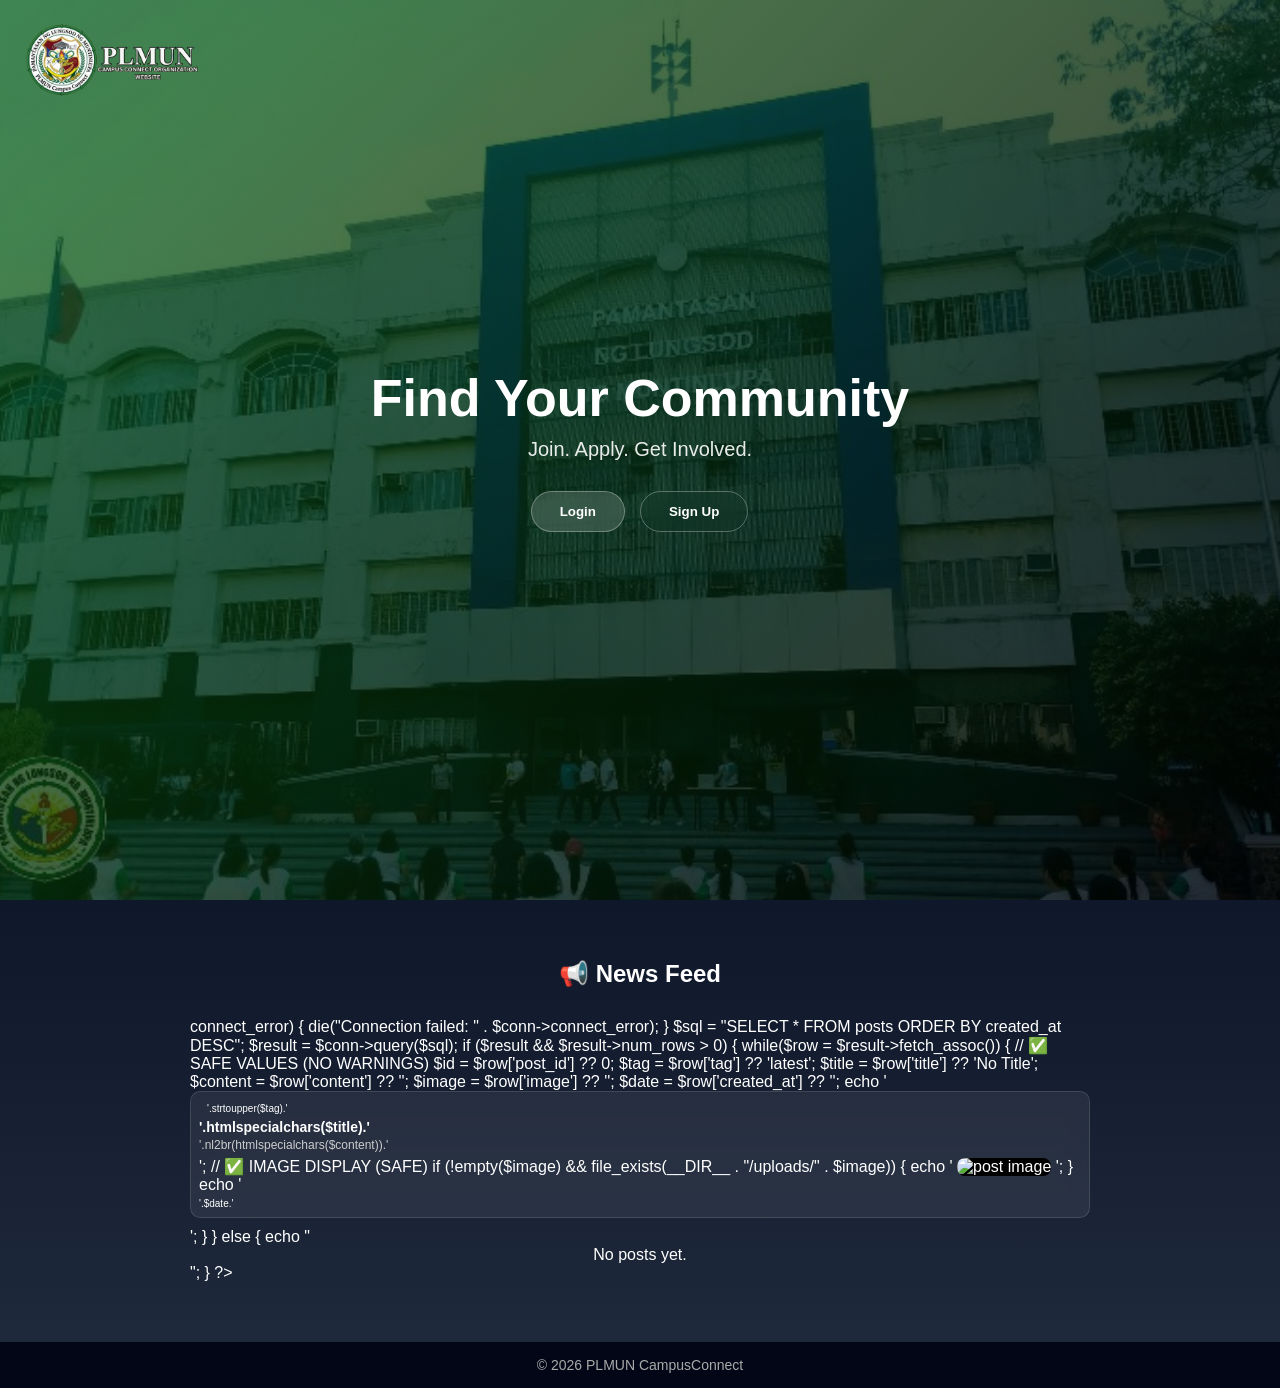
==== index.html @ e04592fe "Initial commit" ====
<!DOCTYPE html>
<html lang="en">
<head>
<meta charset="UTF-8">
<meta name="viewport" content="width=device-width, initial-scale=1.0">
<title>PLMUN Organization Recruitment</title>

<link rel="icon" type="image/png" href="img/favicon.png">

<style>
* {
    box-sizing: border-box;
    margin: 0;
    padding: 0;
}

body {
    font-family: 'Segoe UI', sans-serif;
    color: white;
    background: #0f172a;
}

/* HERO */
.hero {
    height: 100vh;
    background:
        linear-gradient(135deg, rgba(10,92,10,0.7), rgba(0,0,0,0.8)),
        url('img/bg.jpg') no-repeat center/cover;
    display: flex;
    justify-content: center;
    align-items: center;
    text-align: center;
    position: relative;
}

.logo-container {
    position: absolute;
    top: 20px;
    left: 20px;
}
.logo-container img {
    height: 80px;
}

/* TEXT */
.heading-text {
    font-size: 52px;
    font-weight: 700;
    margin-bottom: 10px;
    animation: fadeUp 1s ease;
}

.sub-text {
    font-size: 20px;
    margin-bottom: 30px;
    opacity: 0.9;
    animation: fadeUp 1.3s ease;
}

/* BUTTONS */
.btn-group {
    display: flex;
    gap: 15px;
    justify-content: center;
}

.login-btn {
    padding: 12px 28px;
    border-radius: 30px;
    border: none;
    cursor: pointer;
    font-weight: bold;
    transition: 0.3s;
    backdrop-filter: blur(10px);
    background: rgba(255,255,255,0.15);
    color: white;
    border: 1px solid rgba(255,255,255,0.3);
}

.login-btn:hover {
    transform: translateY(-3px);
    background: rgba(255,255,255,0.25);
}

.login-btn.outline {
    background: transparent;
}

/* NEWS FEED */
.timeline-section {
    padding: 60px 20px;
    background: linear-gradient(to bottom, #0f172a, #1e293b);
}

.timeline-section h2 {
    text-align: center;
    margin-bottom: 30px;
}

.timeline {
    max-width: 900px;
    margin: auto;
}

/* 🔥 ULTRA COMPACT CARD */
.timeline-item {
    background: rgba(255,255,255,0.07);
    backdrop-filter: blur(10px);
    border: 1px solid rgba(255,255,255,0.12);
    color: white;

    padding: 8px;          /* 🔥 smaller */
    border-radius: 10px;
    margin-bottom: 10px;   /* 🔥 tighter spacing */

    transition: 0.2s;
    animation: fadeUp 0.3s ease;
}

.timeline-item:hover {
    transform: translateY(-2px);
}

/* 🔥 SMALLER TEXT */
.timeline-item h4 {
    font-size: 14px;
    margin: 2px 0;
}

.timeline-item p {
    font-size: 12px;
    margin-top: 3px;
    color: #ccc;
}

.post-date {
    font-size: 10px;
    margin-top: 4px;
}

/* 🔥 IMAGE (FULL + CLEAN) */
.timeline-item img {
    width: 100%;
    margin-top: 6px;
    border-radius: 8px;

    height: auto;
    object-fit: contain;

    background: #000;
}

/* 🔥 TAGS SMALLER */
.tag {
    font-size: 10px;
    padding: 3px 8px;
    border-radius: 12px;
}

/* FOOTER */
.footer {
    background: #020617;
    text-align: center;
    padding: 15px;
    font-size: 14px;
    color: #aaa;
}

/* ANIMATION */
@keyframes fadeUp {
    from {
        opacity: 0;
        transform: translateY(20px);
    }
    to {
        opacity: 1;
        transform: translateY(0);
    }
}
</style>
</head>

<body>

<!-- HERO -->
<div class="hero">
    <div class="logo-container">
        <img src="img/cclogo.png" class="logo-img">
    </div>

    <div>
        <div class="heading-text">Find Your Community</div>
        <div class="sub-text">Join. Apply. Get Involved.</div>

        <div class="btn-group">
            <a href="login.php"><button class="login-btn">Login</button></a>
            <a href="signup.php"><button class="login-btn outline">Sign Up</button></a>
        </div>
    </div>
</div>

<!-- NEWS FEED -->
<div class="timeline-section">
    <h2>📢 News Feed</h2>

    <div class="timeline" id="feed">
        <p style="text-align:center; color:#aaa;">Loading posts...</p>
    </div>
</div>

<!-- FOOTER -->
<div class="footer">
© 2026 PLMUN CampusConnect
</div>

<script>
// LOAD POSTS
function loadPosts(){
    fetch("fetch_posts.php")
    .then(res => res.text())
    .then(data => {
        if(data.trim() === ""){
            document.getElementById("feed").innerHTML =
                "<p style='text-align:center;'>No posts yet.</p>";
        } else {
            document.getElementById("feed").innerHTML = data;
        }
    })
    .catch(() => {
        document.getElementById("feed").innerHTML =
            "<p style='text-align:center;color:red;'>Failed to load posts</p>";
    });
}

// AUTO REFRESH
loadPosts();
setInterval(loadPosts, 5000);
</script>

</body>
</html>
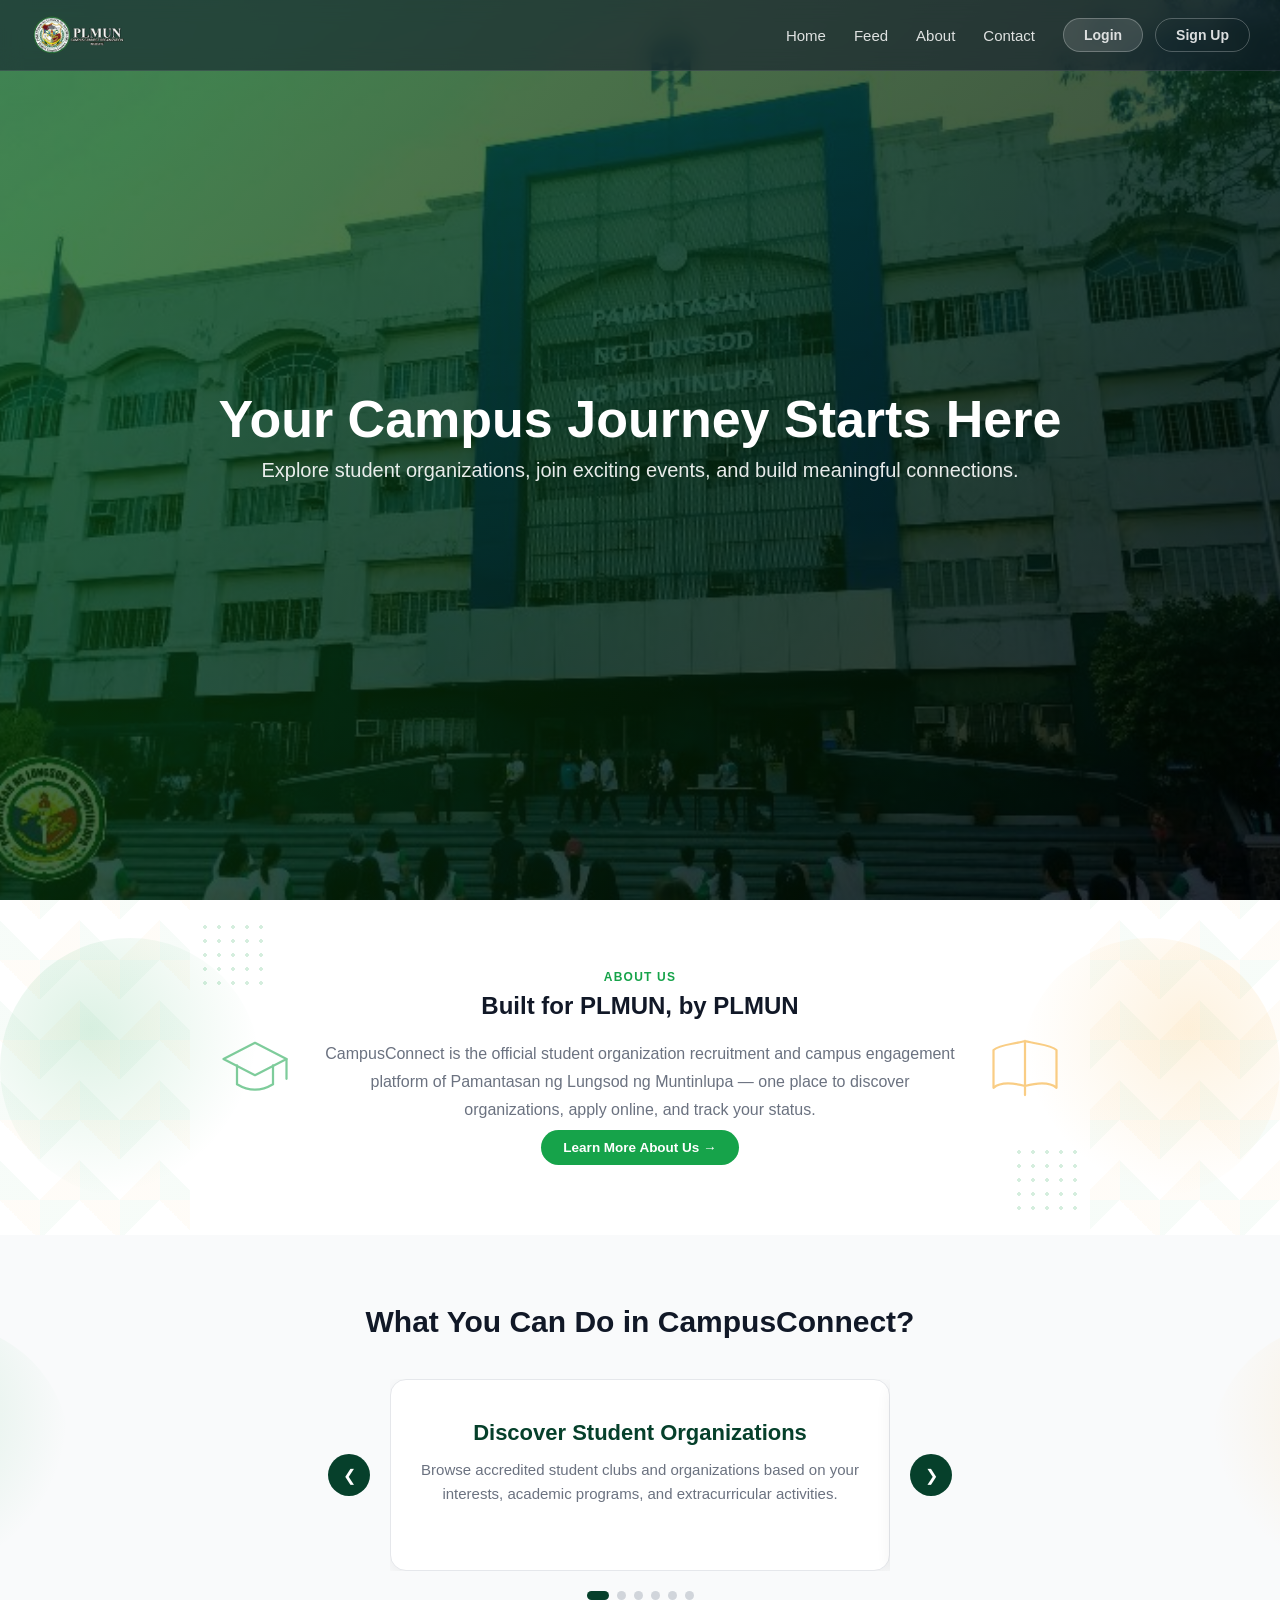
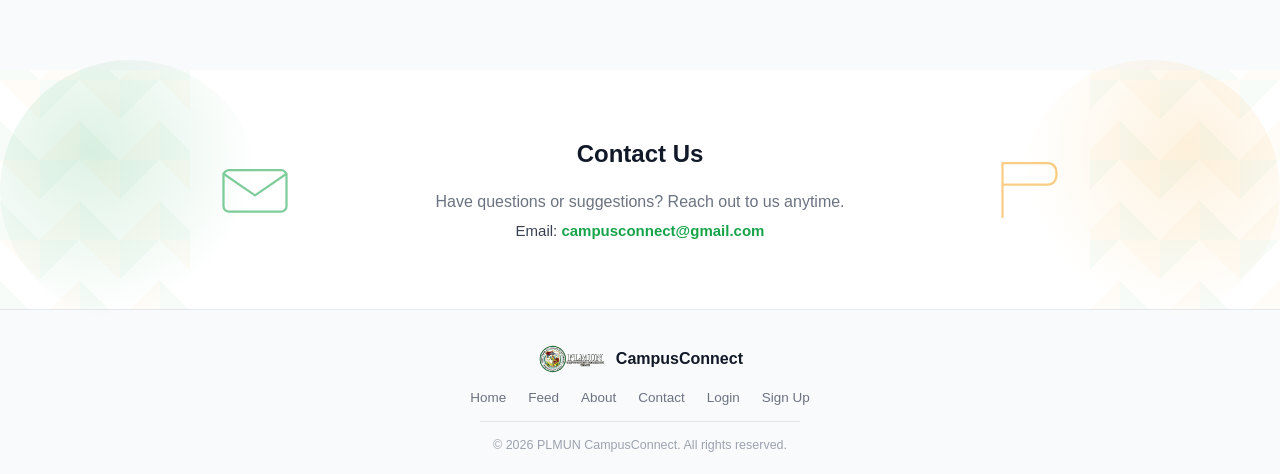
==== commit 35f6453c: "Add large files using Git LFS" ====
--- a/index.html
+++ b/index.html
@@ -1,241 +1,242 @@
-<!DOCTYPE html>
+<!doctype html>
 <html lang="en">
-<head>
-<meta charset="UTF-8">
-<meta name="viewport" content="width=device-width, initial-scale=1.0">
-<title>PLMUN Organization Recruitment</title>
-
-<link rel="icon" type="image/png" href="img/favicon.png">
-
-<style>
-* {
-    box-sizing: border-box;
-    margin: 0;
-    padding: 0;
-}
-
-body {
-    font-family: 'Segoe UI', sans-serif;
-    color: white;
-    background: #0f172a;
-}
-
-/* HERO */
-.hero {
-    height: 100vh;
-    background:
-        linear-gradient(135deg, rgba(10,92,10,0.7), rgba(0,0,0,0.8)),
-        url('img/bg.jpg') no-repeat center/cover;
-    display: flex;
-    justify-content: center;
-    align-items: center;
-    text-align: center;
-    position: relative;
-}
-
-.logo-container {
-    position: absolute;
-    top: 20px;
-    left: 20px;
-}
-.logo-container img {
-    height: 80px;
-}
-
-/* TEXT */
-.heading-text {
-    font-size: 52px;
-    font-weight: 700;
-    margin-bottom: 10px;
-    animation: fadeUp 1s ease;
-}
-
-.sub-text {
-    font-size: 20px;
-    margin-bottom: 30px;
-    opacity: 0.9;
-    animation: fadeUp 1.3s ease;
-}
-
-/* BUTTONS */
-.btn-group {
-    display: flex;
-    gap: 15px;
-    justify-content: center;
-}
-
-.login-btn {
-    padding: 12px 28px;
-    border-radius: 30px;
-    border: none;
-    cursor: pointer;
-    font-weight: bold;
-    transition: 0.3s;
-    backdrop-filter: blur(10px);
-    background: rgba(255,255,255,0.15);
-    color: white;
-    border: 1px solid rgba(255,255,255,0.3);
-}
-
-.login-btn:hover {
-    transform: translateY(-3px);
-    background: rgba(255,255,255,0.25);
-}
-
-.login-btn.outline {
-    background: transparent;
-}
-
-/* NEWS FEED */
-.timeline-section {
-    padding: 60px 20px;
-    background: linear-gradient(to bottom, #0f172a, #1e293b);
-}
-
-.timeline-section h2 {
-    text-align: center;
-    margin-bottom: 30px;
-}
-
-.timeline {
-    max-width: 900px;
-    margin: auto;
-}
-
-/* 🔥 ULTRA COMPACT CARD */
-.timeline-item {
-    background: rgba(255,255,255,0.07);
-    backdrop-filter: blur(10px);
-    border: 1px solid rgba(255,255,255,0.12);
-    color: white;
-
-    padding: 8px;          /* 🔥 smaller */
-    border-radius: 10px;
-    margin-bottom: 10px;   /* 🔥 tighter spacing */
-
-    transition: 0.2s;
-    animation: fadeUp 0.3s ease;
-}
-
-.timeline-item:hover {
-    transform: translateY(-2px);
-}
-
-/* 🔥 SMALLER TEXT */
-.timeline-item h4 {
-    font-size: 14px;
-    margin: 2px 0;
-}
-
-.timeline-item p {
-    font-size: 12px;
-    margin-top: 3px;
-    color: #ccc;
-}
-
-.post-date {
-    font-size: 10px;
-    margin-top: 4px;
-}
-
-/* 🔥 IMAGE (FULL + CLEAN) */
-.timeline-item img {
-    width: 100%;
-    margin-top: 6px;
-    border-radius: 8px;
-
-    height: auto;
-    object-fit: contain;
-
-    background: #000;
-}
-
-/* 🔥 TAGS SMALLER */
-.tag {
-    font-size: 10px;
-    padding: 3px 8px;
-    border-radius: 12px;
-}
-
-/* FOOTER */
-.footer {
-    background: #020617;
-    text-align: center;
-    padding: 15px;
-    font-size: 14px;
-    color: #aaa;
-}
-
-/* ANIMATION */
-@keyframes fadeUp {
-    from {
-        opacity: 0;
-        transform: translateY(20px);
-    }
-    to {
-        opacity: 1;
-        transform: translateY(0);
-    }
-}
-</style>
-</head>
-
-<body>
-
-<!-- HERO -->
-<div class="hero">
-    <div class="logo-container">
-        <img src="img/cclogo.png" class="logo-img">
-    </div>
-
-    <div>
-        <div class="heading-text">Find Your Community</div>
-        <div class="sub-text">Join. Apply. Get Involved.</div>
-
-        <div class="btn-group">
-            <a href="login.php"><button class="login-btn">Login</button></a>
-            <a href="signup.php"><button class="login-btn outline">Sign Up</button></a>
-        </div>
-    </div>
-</div>
-
-<!-- NEWS FEED -->
-<div class="timeline-section">
-    <h2>📢 News Feed</h2>
-
-    <div class="timeline" id="feed">
-        <p style="text-align:center; color:#aaa;">Loading posts...</p>
-    </div>
-</div>
-
-<!-- FOOTER -->
-<div class="footer">
-© 2026 PLMUN CampusConnect
-</div>
-
-<script>
-// LOAD POSTS
-function loadPosts(){
-    fetch("fetch_posts.php")
-    .then(res => res.text())
-    .then(data => {
-        if(data.trim() === ""){
-            document.getElementById("feed").innerHTML =
-                "<p style='text-align:center;'>No posts yet.</p>";
-        } else {
-            document.getElementById("feed").innerHTML = data;
-        }
-    })
-    .catch(() => {
-        document.getElementById("feed").innerHTML =
-            "<p style='text-align:center;color:red;'>Failed to load posts</p>";
-    });
-}
-
-// AUTO REFRESH
-loadPosts();
-setInterval(loadPosts, 5000);
-</script>
-
-</body>
+  <head>
+    <meta charset="UTF-8" />
+    <meta name="viewport" content="width=device-width, initial-scale=1.0" />
+    <title>CAMPUS CONNECT</title>
+
+    <link rel="icon" type="image/png" href="img/favicon.png" />
+    <link rel="stylesheet" href="css/style.css" />
+  </head>
+
+  <body>
+    <!-- NAVBAR -->
+    <nav class="navbar">
+      <div class="nav-logo">
+        <img src="img/cclogo.png" alt="PLMUN Logo" />
+      </div>
+
+      <div class="nav-links" id="navLinks">
+        <a href="#home">Home</a>
+        <a href="feed.php">Feed</a>
+        <a href="about.html">About</a>
+        <a href="#contact">Contact</a>
+
+        <div class="nav-buttons">
+          <a href="login.php"><button class="login-btn small">Login</button></a>
+          <a href="signup.php"
+            ><button class="login-btn outline small">Sign Up</button></a
+          >
+        </div>
+      </div>
+    </nav>
+
+    <!-- FLOATING MOBILE BOTTOM NAVBAR -->
+    <nav class="mobile-navbar" id="mobileNavbar">
+      <a href="#home" class="mnav-item active">
+        <svg viewBox="0 0 24 24">
+          <path d="M3 11.5 12 4l9 7.5" stroke-linecap="round" stroke-linejoin="round"/>
+          <path d="M5.5 10v9a1 1 0 0 0 1 1H9v-5.5a1.5 1.5 0 0 1 1.5-1.5h3a1.5 1.5 0 0 1 1.5 1.5V20h2.5a1 1 0 0 0 1-1v-9" stroke-linecap="round" stroke-linejoin="round"/>
+        </svg>
+      </a>
+
+      <a href="feed.php" class="mnav-item">
+        <svg viewBox="0 0 24 24">
+          <rect x="3.5" y="5" width="17" height="16" rx="2" stroke-linecap="round" stroke-linejoin="round"/>
+          <path d="M8 3v4M16 3v4M3.5 10h17" stroke-linecap="round" stroke-linejoin="round"/>
+        </svg>
+      </a>
+
+      <a href="signup.php" class="mnav-fab" aria-label="Sign Up">
+        <svg viewBox="0 0 24 24">
+          <path d="M12 5v14M5 12h14" stroke-linecap="round" stroke-linejoin="round"/>
+        </svg>
+      </a>
+
+      <a href="about.html" class="mnav-item">
+        <svg viewBox="0 0 24 24">
+          <circle cx="11" cy="11" r="7" stroke-linecap="round" stroke-linejoin="round"/>
+          <path d="M20.5 20.5 16.5 16.5" stroke-linecap="round" stroke-linejoin="round"/>
+        </svg>
+      </a>
+
+      <a href="login.php" class="mnav-item">
+        <svg viewBox="0 0 24 24">
+          <circle cx="9" cy="8" r="3.2" stroke-linecap="round" stroke-linejoin="round"/>
+          <path d="M4.5 19c.6-3 2.5-4.6 4.5-4.6S13 16 13.5 19" stroke-linecap="round" stroke-linejoin="round"/>
+          <path d="M15.5 8h5M15.5 12h5M15.5 16h3" stroke-linecap="round" stroke-linejoin="round"/>
+        </svg>
+      </a>
+    </nav>
+
+    <!-- HERO -->
+    <div class="hero" id="home">
+      <div>
+        <div class="heading-text">Your Campus Journey Starts Here</div>
+        <div class="sub-text">
+          Explore student organizations, join exciting events, and build
+          meaningful connections.
+        </div>
+      </div>
+    </div>
+
+    <!-- ABOUT TEASER (full About/Mission/Vision content now lives on about.html) -->
+    <div class="info-section about-teaser" id="about">
+
+      <div class="dot-grid left"></div>
+      <div class="side-decor left">
+        <svg viewBox="0 0 100 100" fill="none">
+          <path d="M15 40 L50 22 L85 40 L50 58 Z" stroke="#16a34a" stroke-width="2.5" stroke-linejoin="round"/>
+          <path d="M30 47 V68 Q50 80 70 68 V47" stroke="#16a34a" stroke-width="2.5" fill="none" stroke-linecap="round"/>
+          <line x1="85" y1="40" x2="85" y2="62" stroke="#16a34a" stroke-width="2.5" stroke-linecap="round"/>
+        </svg>
+      </div>
+
+      <div class="dot-grid right"></div>
+      <div class="side-decor right">
+        <svg viewBox="0 0 100 100" fill="none">
+          <path d="M50 20 V80 M50 20 C35 24 22 24 15 30 V72 C22 66 35 66 50 70 M50 20 C65 24 78 24 85 30 V72 C78 66 65 66 50 70" stroke="#f5a623" stroke-width="2.5" stroke-linejoin="round" stroke-linecap="round"/>
+        </svg>
+      </div>
+
+      <span class="eyebrow">About Us</span>
+      <h2>Built for PLMUN, by PLMUN</h2>
+      <p>
+        CampusConnect is the official student organization recruitment and campus engagement platform of Pamantasan ng Lungsod ng Muntinlupa — one place to discover organizations, apply online, and track your status.
+      </p>
+      <a href="about.html" class="about-teaser-link">Learn More About Us →</a>
+    </div>
+
+    <!--FEATURES-->
+    <div class="info-section alt" id="features">
+      <h1>What You Can Do in CampusConnect?</h1>
+
+      <div class="feature-carousel">
+        <button class="carousel-arrow left" id="prevFeature" aria-label="Previous">&#10094;</button>
+
+        <div class="feature-track-wrapper">
+          <div class="feature-track" id="featureTrack">
+            <div class="feature-card">
+              <h2>Discover Student Organizations</h2>
+              <p>Browse accredited student clubs and organizations based on your interests, academic programs, and extracurricular activities.</p>
+            </div>
+            <div class="feature-card">
+              <h2>Apply Online</h2>
+              <p>Submit organization applications without the need for printed forms. Track your application status in real time.</p>
+            </div>
+            <div class="feature-card">
+              <h2>Stay Updated</h2>
+              <p>Receive announcements about recruitment periods, campus activities, seminars, workshops, competitions, and university events.</p>
+            </div>
+            <div class="feature-card">
+              <h2>View Upcoming Events</h2>
+              <p>See upcoming organization activities through an organized event calendar.</p>
+            </div>
+            <div class="feature-card">
+              <h2>Get Notifications</h2>
+              <p>Receive notifications regarding announcements, application updates, interview schedules, and event reminders.</p>
+            </div>
+            <div class="feature-card">
+              <h2>Connect with the Community</h2>
+              <p>Interact with organizations and become part of a vibrant student community that encourages collaboration and leadership.</p>
+            </div>
+          </div>
+        </div>
+
+        <button class="carousel-arrow right" id="nextFeature" aria-label="Next">&#10095;</button>
+      </div>
+
+      <div class="carousel-dots" id="carouselDots"></div>
+    </div>
+
+    <!-- CONTACT -->
+    <div class="info-section" id="contact">
+      <div class="side-decor left">
+        <svg viewBox="0 0 100 100" fill="none">
+          <rect x="15" y="28" width="70" height="46" rx="6" stroke="#16a34a" stroke-width="2.5"/>
+          <path d="M15 32 L50 56 L85 32" stroke="#16a34a" stroke-width="2.5" stroke-linecap="round" stroke-linejoin="round"/>
+        </svg>
+      </div>
+      <div class="side-decor right">
+        <svg viewBox="0 0 100 100" fill="none">
+          <path d="M25 20 L25 80 M25 20 L75 20 Q85 20 85 32 Q85 44 75 44 L25 44" stroke="#f5a623" stroke-width="2.5" fill="none" stroke-linecap="round" stroke-linejoin="round"/>
+        </svg>
+      </div>
+      <h2>Contact Us</h2>
+      <p>Have questions or suggestions? Reach out to us anytime.</p>
+
+      <ul class="contact-details">
+        <li>Email: <a href="mailto:campusconnect@plmun.edu.ph">campusconnect@gmail.com</a></li>
+      </ul>
+    </div>
+
+    <!-- FOOTER -->
+    <div class="footer">
+      <div class="footer-inner">
+        <div class="footer-logo">
+          <img src="img/cclogo.png" alt="PLMUN Logo" />
+          CampusConnect
+        </div>
+
+        <div class="footer-links">
+          <a href="#home">Home</a>
+          <a href="feed.php">Feed</a>
+          <a href="about.html">About</a>
+          <a href="#contact">Contact</a>
+          <a href="login.php">Login</a>
+          <a href="signup.php">Sign Up</a>
+        </div>
+
+        <div class="footer-divider"></div>
+
+        <div class="footer-bottom">© 2026 PLMUN CampusConnect. All rights reserved.</div>
+      </div>
+    </div>
+
+    <script>
+      // FEATURE CAROUSEL
+      const featureTrack = document.getElementById("featureTrack");
+      const featureCards = document.querySelectorAll(".feature-card");
+      const dotsContainer = document.getElementById("carouselDots");
+      let currentFeature = 0;
+
+      featureCards.forEach((_, i) => {
+        const dot = document.createElement("div");
+        dot.classList.add("dot");
+        if (i === 0) dot.classList.add("active");
+        dot.addEventListener("click", () => goToFeature(i));
+        dotsContainer.appendChild(dot);
+      });
+
+      function updateCarousel() {
+        featureTrack.style.transform = `translateX(-${currentFeature * 100}%)`;
+        document.querySelectorAll(".dot").forEach((dot, i) => {
+          dot.classList.toggle("active", i === currentFeature);
+        });
+      }
+
+      function goToFeature(index) {
+        currentFeature = index;
+        updateCarousel();
+      }
+
+      document.getElementById("nextFeature").addEventListener("click", () => {
+        currentFeature = (currentFeature + 1) % featureCards.length;
+        updateCarousel();
+      });
+
+      document.getElementById("prevFeature").addEventListener("click", () => {
+        currentFeature = (currentFeature - 1 + featureCards.length) % featureCards.length;
+        updateCarousel();
+      });
+
+      // MOBILE NAVBAR ACTIVE STATE
+      document.querySelectorAll(".mnav-item").forEach((item) => {
+        item.addEventListener("click", () => {
+          document.querySelectorAll(".mnav-item").forEach((i) => i.classList.remove("active"));
+          item.classList.add("active");
+        });
+      });
+    </script>
+  </body>
 </html>
--- a/css/style.css
+++ b/css/style.css
@@ -0,0 +1,780 @@
+* {
+  box-sizing: border-box;
+  margin: 0;
+  padding: 0;
+}
+
+body {
+  font-family: "Segoe UI", sans-serif;
+  color: #111827;
+  background-color: #ffffff;
+  overflow-x: hidden;
+}
+
+/* BACKGRROUND GEOMETRIC PATTERNS */
+body {
+  background-image:
+    linear-gradient(135deg, rgba(22, 163, 74, 0.035) 25%, transparent 25%),
+    linear-gradient(225deg, rgba(245, 166, 35, 0.035) 25%, transparent 25%),
+    linear-gradient(45deg, rgba(22, 163, 74, 0.035) 25%, transparent 25%),
+    linear-gradient(315deg, rgba(245, 166, 35, 0.035) 25%, transparent 25%);
+  background-position: 40px 0, 40px 0, 0 0, 0 0;
+  background-size: 80px 80px;
+  background-repeat: repeat;
+}
+
+html, body {
+  max-width: 100%;
+}
+
+/*GEOMETRIC ZIGZAG DIVIDER*/
+.geo-divider {
+  height: 26px;
+  width: 100%;
+  background:
+    linear-gradient(135deg, #16a34a 25%, transparent 25%) -13px 0,
+    linear-gradient(225deg, #16a34a 25%, transparent 25%) -13px 0,
+    linear-gradient(315deg, #f5a623 25%, transparent 25%),
+    linear-gradient(45deg, #f5a623 25%, transparent 25%);
+  background-size: 26px 26px;
+  background-color: #ffffff;
+  background-repeat: repeat-x;
+  position: relative;
+  z-index: 2;
+}
+
+.geo-divider.flip {
+  transform: scaleY(-1);
+}
+
+/* NAVBAR */
+.navbar {
+  position: fixed;
+  top: 0;
+  left: 0;
+  width: 100%;
+  display: flex;
+  justify-content: space-between;
+  align-items: center;
+  padding: 14px 30px;
+  background: rgba(15, 23, 42, 0.55);
+  backdrop-filter: blur(10px);
+  border-bottom: 1px solid rgba(255, 255, 255, 0.1);
+  z-index: 100;
+}
+
+.nav-logo {
+  display: flex;
+  align-items: center;
+  gap: 10px;
+}
+
+.nav-logo img {
+  height: 42px;
+}
+
+.nav-links {
+  display: flex;
+  align-items: center;
+  gap: 28px;
+}
+
+.nav-links a {
+  color: white;
+  text-decoration: none;
+  font-size: 15px;
+  font-weight: 500;
+  opacity: 0.85;
+  transition: 0.25s;
+  position: relative;
+}
+
+.nav-links a:hover {
+  opacity: 1;
+}
+
+.nav-links a::after {
+  content: "";
+  position: absolute;
+  left: 0;
+  bottom: -4px;
+  width: 0%;
+  height: 2px;
+  background: white;
+  transition: 0.25s;
+}
+
+.nav-links a:hover::after {
+  width: 100%;
+}
+
+.nav-buttons {
+  display: flex;
+  gap: 12px;
+}
+
+/* HIDE DESKTOP NAV LINKS ON MOBILE */
+@media (max-width: 850px) {
+  .navbar {
+    padding: 12px 18px;
+  }
+
+  .navbar .nav-links {
+    display: none;
+  }
+
+  body {
+    padding-bottom: 100px;
+  }
+}
+
+/* FLOATING MOBILE BOTTOM NAVBAR */
+.mobile-navbar {
+  display: none;
+}
+
+@media (max-width: 850px) {
+  .mobile-navbar {
+    display: flex;
+    align-items: center;
+    justify-content: space-between;
+    position: fixed;
+    bottom: 20px;
+    left: 50%;
+    transform: translateX(-50%);
+    width: 90%;
+    max-width: 360px;
+    background: #ffffff;
+    border-radius: 50px;
+    padding: 10px 22px;
+    box-shadow: 0 8px 24px rgba(0, 0, 0, 0.15);
+    z-index: 200;
+  }
+
+  .mnav-item {
+    display: flex;
+    align-items: center;
+    justify-content: center;
+    width: 44px;
+    height: 44px;
+    border-radius: 50%;
+    text-decoration: none;
+    color: #111827;
+    transition: 0.25s;
+  }
+
+  .mnav-item svg {
+    width: 22px;
+    height: 22px;
+    stroke: #111827;
+    fill: none;
+    stroke-width: 2;
+  }
+
+  .mnav-item.active {
+    background: #16a34a;
+    box-shadow: 0 4px 10px rgba(245, 166, 35, 0.5);
+  }
+
+  .mnav-item.active svg {
+    stroke: #111827;
+  }
+
+  .mnav-fab {
+    display: flex;
+    align-items: center;
+    justify-content: center;
+    width: 56px;
+    height: 56px;
+    border-radius: 50%;
+    background: #16a34a;
+    box-shadow: 0 6px 14px rgba(245, 166, 35, 0.55);
+    text-decoration: none;
+    margin-top: -38px;
+    flex-shrink: 0;
+    transition: 0.25s;
+  }
+
+  .mnav-fab svg {
+    width: 24px;
+    height: 24px;
+    stroke: #111827;
+    fill: none;
+    stroke-width: 2.4;
+  }
+
+  .mnav-fab:hover {
+    transform: scale(1.05);
+  }
+}
+
+/* HERO */
+.hero {
+  height: 100vh;
+  background:
+    linear-gradient(135deg, rgba(10, 92, 10, 0.7), rgba(0, 0, 0, 0.8)),
+    url("../img/bg.jpg") no-repeat center/cover;
+  display: flex;
+  justify-content: center;
+  align-items: center;
+  text-align: center;
+  position: relative;
+  color: white;
+  padding: 0 20px;
+}
+
+/* TEXT */
+.heading-text {
+  font-size: 52px;
+  font-weight: 700;
+  margin-bottom: 10px;
+  animation: fadeUp 1s ease;
+}
+
+.sub-text {
+  font-size: 20px;
+  margin-bottom: 30px;
+  opacity: 0.9;
+  animation: fadeUp 1.3s ease;
+}
+
+@media (max-width: 700px) {
+  .heading-text {
+    font-size: 34px;
+  }
+
+  .sub-text {
+    font-size: 16px;
+    margin-bottom: 20px;
+  }
+}
+
+@media (max-width: 420px) {
+  .heading-text {
+    font-size: 28px;
+  }
+}
+
+/* BUTTONS */
+.btn-group {
+  display: flex;
+  gap: 15px;
+  justify-content: center;
+  flex-wrap: wrap;
+}
+
+.login-btn {
+  padding: 12px 28px;
+  border-radius: 30px;
+  border: none;
+  cursor: pointer;
+  font-weight: bold;
+  transition: 0.3s;
+  backdrop-filter: blur(10px);
+  background: rgba(255, 255, 255, 0.15);
+  color: white;
+  border: 1px solid rgba(255, 255, 255, 0.3);
+}
+
+.login-btn:hover {
+  transform: translateY(-3px);
+  background: rgba(255, 255, 255, 0.25);
+}
+
+.login-btn.outline {
+  background: transparent;
+}
+
+.login-btn.small {
+  padding: 8px 20px;
+  font-size: 14px;
+}
+
+/* NEWS FEED */
+.timeline-section {
+  padding: 60px 20px;
+  background: #ffffff;
+}
+
+.timeline-section h2 {
+  text-align: center;
+  margin-bottom: 30px;
+  color: #111827;
+}
+
+.timeline {
+  max-width: 900px;
+  margin: auto;
+}
+
+/* ULTRA COMPACT CARD */
+.timeline-item {
+  background: #ffffff;
+  border: 1px solid #e5e7eb;
+  color: #111827;
+
+  padding: 8px;
+  border-radius: 10px;
+  margin-bottom: 10px;
+  box-shadow: 0 2px 8px rgba(0, 0, 0, 0.04);
+
+  transition: 0.2s;
+  animation: fadeUp 0.3s ease;
+}
+
+.timeline-item:hover {
+  transform: translateY(-2px);
+}
+
+/*  SMALLER TEXT */
+.timeline-item h4 {
+  font-size: 14px;
+  margin: 2px 0;
+  color: #111827;
+}
+
+.timeline-item p {
+  font-size: 12px;
+  margin-top: 3px;
+  color: #6b7280;
+}
+
+.post-date {
+  font-size: 10px;
+  margin-top: 4px;
+  color: #9ca3af;
+}
+
+/* IMAGE (FULL + CLEAN) */
+.timeline-item img {
+  width: 100%;
+  margin-top: 6px;
+  border-radius: 8px;
+
+  height: auto;
+  object-fit: contain;
+
+  background: #f3f4f6;
+}
+
+/* TAGS SMALLER */
+.tag {
+  font-size: 10px;
+  padding: 3px 8px;
+  border-radius: 12px;
+  background: rgba(22, 163, 74, 0.12);
+  color: #16a34a;
+}
+
+/* GENERIC INFO SECTION SHELL (used by About-teaser + Features + Contact) */
+.info-section {
+  position: relative;
+  padding: 70px 20px;
+  max-width: 900px;
+  margin: auto;
+  text-align: center;
+  background: #ffffff;
+  overflow: visible;
+}
+
+/* Alternate a very light band behind every other section so the
+   page reads as distinct blocks instead of one long scroll */
+.info-section.alt {
+  max-width: 100%;
+  background: #f9fafb;
+}
+
+.info-section.alt > * {
+  max-width: 900px;
+  margin-left: auto;
+  margin-right: auto;
+}
+
+.info-section h2 {
+  margin-bottom: 20px;
+  color: #111827;
+  position: relative;
+  z-index: 1;
+}
+
+.info-section p {
+  color: #6b7280;
+  line-height: 1.75;
+  position: relative;
+  z-index: 1;
+  max-width: 640px;
+  margin: 0 auto 14px;
+}
+
+.info-section p:last-of-type {
+  margin-bottom: 0;
+}
+
+@media (max-width: 700px) {
+  .info-section {
+    padding: 46px 18px;
+  }
+
+  .info-section h2 {
+    font-size: 21px;
+  }
+
+  .info-section p {
+    font-size: 14px;
+  }
+}
+
+/* ABOUT TEASER — short blurb + link to the full About page */
+.about-teaser .eyebrow {
+  display: block;
+  font-size: 12px;
+  font-weight: 700;
+  letter-spacing: 0.1em;
+  text-transform: uppercase;
+  color: #16a34a;
+  margin-bottom: 8px;
+  position: relative;
+  z-index: 1;
+}
+
+.about-teaser-link {
+  display: inline-flex;
+  align-items: center;
+  gap: 6px;
+  margin-top: 6px;
+  padding: 10px 22px;
+  border-radius: 30px;
+  background: #16a34a;
+  color: white;
+  text-decoration: none;
+  font-weight: bold;
+  font-size: 13.5px;
+  position: relative;
+  z-index: 1;
+  transition: 0.25s;
+}
+
+.about-teaser-link:hover {
+  transform: translateY(-2px);
+  background: #15803d;
+}
+
+/* DECORATIVE SIDE ELEMENTS */
+.info-section::before,
+.info-section::after {
+  content: "";
+  position: absolute;
+  top: 50%;
+  width: 260px;
+  height: 260px;
+  border-radius: 50%;
+  transform: translateY(-50%);
+  background: radial-gradient(circle at 35% 35%, rgba(22, 163, 74, 0.14), rgba(22, 163, 74, 0) 70%);
+  z-index: 0;
+  pointer-events: none;
+}
+
+.info-section::before {
+  left: -190px;
+}
+
+.info-section::after {
+  right: -190px;
+  background: radial-gradient(circle at 65% 35%, rgba(245, 166, 35, 0.14), rgba(245, 166, 35, 0) 70%);
+}
+
+.side-decor {
+  position: absolute;
+  top: 50%;
+  transform: translateY(-50%);
+  width: 90px;
+  height: 90px;
+  z-index: 0;
+  pointer-events: none;
+  opacity: 0.55;
+}
+
+.side-decor.left {
+  left: 20px;
+}
+
+.side-decor.right {
+  right: 20px;
+}
+
+.side-decor svg {
+  width: 100%;
+  height: 100%;
+}
+
+.dot-grid {
+  position: absolute;
+  top: 20px;
+  width: 70px;
+  height: 70px;
+  background-image: radial-gradient(#16a34a 1.6px, transparent 1.6px);
+  background-size: 14px 14px;
+  opacity: 0.18;
+  z-index: 0;
+  pointer-events: none;
+}
+
+.dot-grid.left {
+  left: 8px;
+}
+
+.dot-grid.right {
+  right: 8px;
+  bottom: 20px;
+  top: auto;
+}
+
+@media (max-width: 900px) {
+  .info-section::before,
+  .info-section::after,
+  .side-decor,
+  .dot-grid {
+    display: none;
+  }
+}
+
+/* FEATURES CAROUSEL */
+#features h1 {
+  margin-bottom: 40px;
+  color: #111827;
+  font-size: 30px;
+  position: relative;
+  z-index: 1;
+}
+
+@media (max-width: 700px) {
+  #features h1 {
+    font-size: 22px;
+    margin-bottom: 28px;
+  }
+}
+
+.feature-carousel {
+  display: flex;
+  align-items: center;
+  justify-content: center;
+  gap: 20px;
+  position: relative;
+  z-index: 1;
+}
+
+.feature-track-wrapper {
+  overflow: hidden;
+  width: 100%;
+  max-width: 500px;
+}
+
+.feature-track {
+  display: flex;
+  transition: transform 0.4s ease;
+}
+
+.feature-card {
+  min-width: 100%;
+  background: #ffffff;
+  border: 1px solid #e5e7eb;
+  border-radius: 16px;
+  padding: 40px 30px;
+  box-shadow: 0 4px 16px rgba(0, 0, 0, 0.06);
+  text-align: center;
+}
+
+.feature-card h2 {
+  color: #06402B;
+  margin-bottom: 12px;
+  font-size: 22px;
+}
+
+.feature-card p {
+  color: #6b7280;
+  line-height: 1.6;
+  font-size: 15px;
+  max-width: none;
+  margin: 0;
+}
+
+.carousel-arrow {
+  background: #06402B;
+  color: white;
+  border: none;
+  width: 42px;
+  height: 42px;
+  border-radius: 50%;
+  font-size: 16px;
+  cursor: pointer;
+  flex-shrink: 0;
+  transition: 0.25s;
+}
+
+.carousel-arrow:hover {
+  background: #06402B;
+  transform: scale(1.08);
+}
+
+.carousel-dots {
+  display: flex;
+  justify-content: center;
+  gap: 8px;
+  margin-top: 20px;
+  position: relative;
+  z-index: 1;
+}
+
+.dot {
+  width: 9px;
+  height: 9px;
+  border-radius: 50%;
+  background: #d1d5db;
+  cursor: pointer;
+  transition: 0.25s;
+}
+
+.dot.active {
+  background: #06402B;
+  width: 22px;
+  border-radius: 5px;
+}
+
+@media (max-width: 600px) {
+  .feature-carousel {
+    gap: 10px;
+  }
+  .carousel-arrow {
+    width: 34px;
+    height: 34px;
+    font-size: 13px;
+  }
+  .feature-card {
+    padding: 28px 18px;
+  }
+  .feature-card h2 {
+    font-size: 18px;
+  }
+  .feature-card p {
+    font-size: 13.5px;
+  }
+}
+
+/* CONTACT — small icon row above each line */
+.contact-details {
+  list-style: none;
+  display: flex;
+  flex-direction: column;
+  gap: 10px;
+  align-items: center;
+  margin-top: 6px;
+  position: relative;
+  z-index: 1;
+}
+
+.contact-details li {
+  color: #374151;
+  font-size: 15px;
+}
+
+.contact-details a {
+  color: #16a34a;
+  text-decoration: none;
+  font-weight: 600;
+}
+
+.contact-details a:hover {
+  text-decoration: underline;
+}
+
+@media (max-width: 700px) {
+  .contact-details li {
+    font-size: 13.5px;
+  }
+}
+
+/* FOOTER */
+.footer {
+  background: #f9fafb;
+  border-top: 1px solid #e5e7eb;
+  padding: 34px 20px 22px;
+}
+
+.footer-inner {
+  max-width: 900px;
+  margin: 0 auto;
+  display: flex;
+  flex-direction: column;
+  align-items: center;
+  gap: 16px;
+  text-align: center;
+}
+
+.footer-logo {
+  display: flex;
+  align-items: center;
+  gap: 10px;
+  font-weight: 700;
+  font-size: 16px;
+  color: #111827;
+}
+
+.footer-logo img {
+  height: 30px;
+}
+
+.footer-links {
+  display: flex;
+  flex-wrap: wrap;
+  justify-content: center;
+  gap: 22px;
+}
+
+.footer-links a {
+  color: #6b7280;
+  text-decoration: none;
+  font-size: 13.5px;
+  transition: 0.2s;
+}
+
+.footer-links a:hover {
+  color: #16a34a;
+}
+
+.footer-divider {
+  width: 100%;
+  max-width: 320px;
+  height: 1px;
+  background: #e5e7eb;
+}
+
+.footer-bottom {
+  font-size: 12.5px;
+  color: #9ca3af;
+}
+
+@media (max-width: 500px) {
+  .footer {
+    padding: 28px 16px 90px; /* extra bottom room so the floating mobile navbar never overlaps the copyright line */
+  }
+
+  .footer-links {
+    gap: 14px 18px;
+  }
+
+  .footer-links a {
+    font-size: 12.5px;
+  }
+}
+
+/* ANIMATION */
+@keyframes fadeUp {
+  from {
+    opacity: 0;
+    transform: translateY(20px);
+  }
+  to {
+    opacity: 1;
+    transform: translateY(0);
+  }
+}
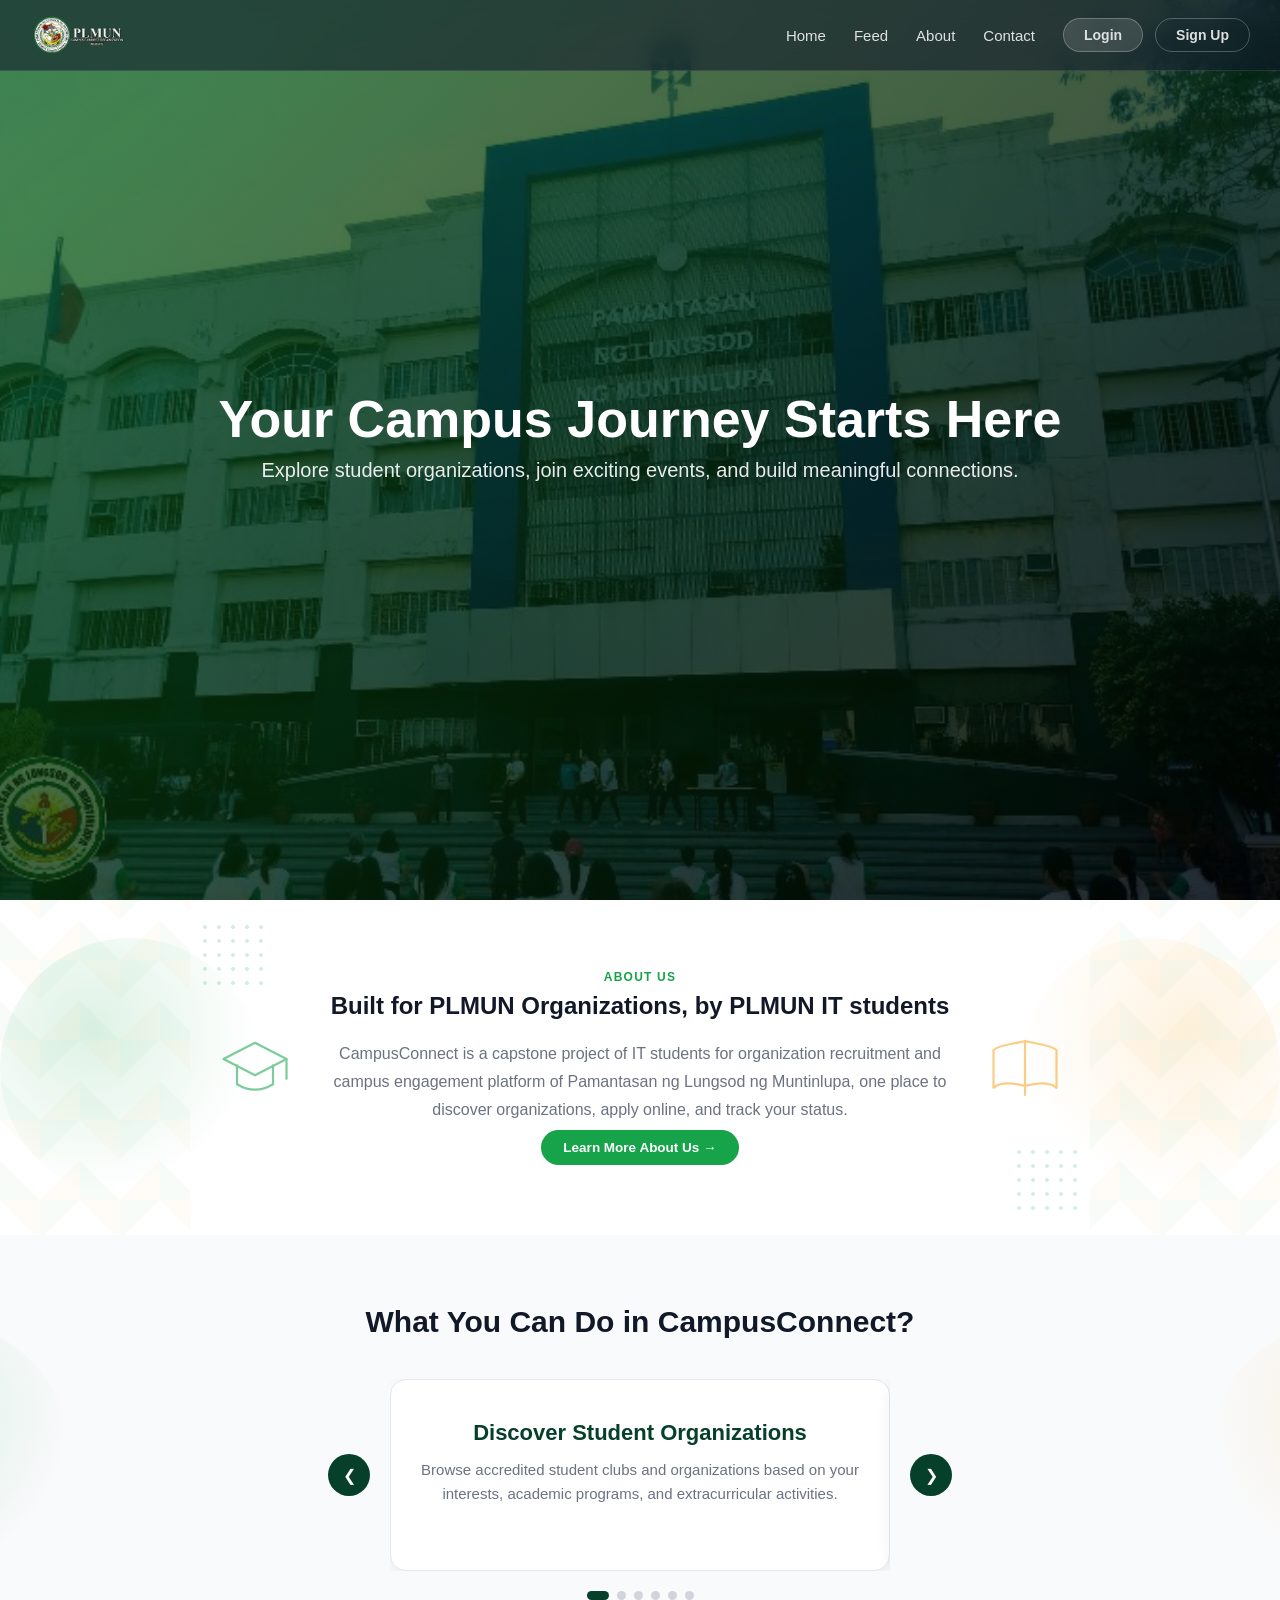
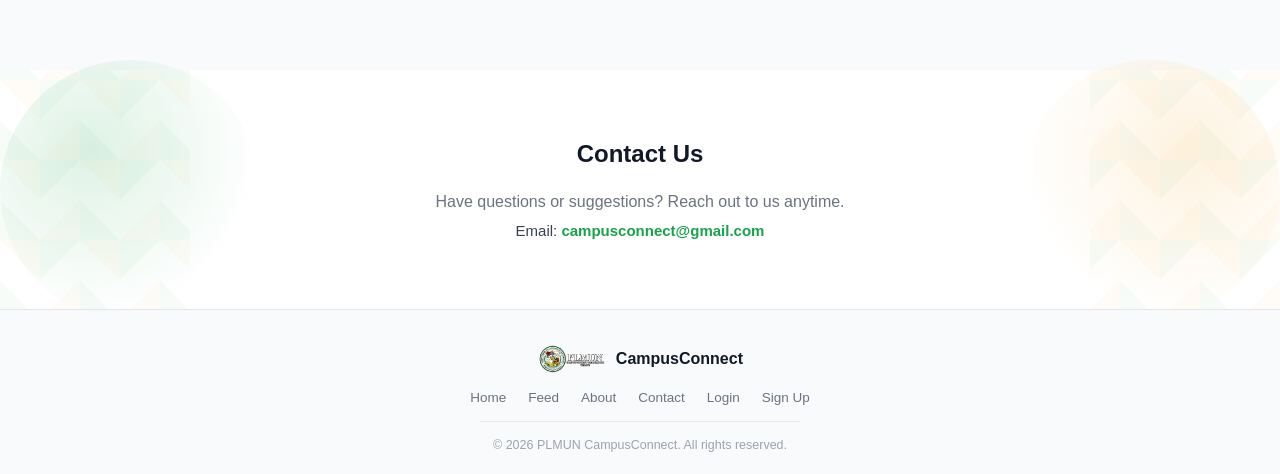
==== commit 5e48c66e: "CampusConnect" ====
--- a/index.html
+++ b/index.html
@@ -100,9 +100,9 @@
       </div>
 
       <span class="eyebrow">About Us</span>
-      <h2>Built for PLMUN, by PLMUN</h2>
+      <h2>Built for PLMUN Organizations, by PLMUN IT students</h2>
       <p>
-        CampusConnect is the official student organization recruitment and campus engagement platform of Pamantasan ng Lungsod ng Muntinlupa — one place to discover organizations, apply online, and track your status.
+        CampusConnect is a capstone project of IT students for organization recruitment and campus engagement platform of Pamantasan ng Lungsod ng Muntinlupa, one place to discover organizations, apply online, and track your status.
       </p>
       <a href="about.html" class="about-teaser-link">Learn More About Us →</a>
     </div>
@@ -151,17 +151,6 @@
 
     <!-- CONTACT -->
     <div class="info-section" id="contact">
-      <div class="side-decor left">
-        <svg viewBox="0 0 100 100" fill="none">
-          <rect x="15" y="28" width="70" height="46" rx="6" stroke="#16a34a" stroke-width="2.5"/>
-          <path d="M15 32 L50 56 L85 32" stroke="#16a34a" stroke-width="2.5" stroke-linecap="round" stroke-linejoin="round"/>
-        </svg>
-      </div>
-      <div class="side-decor right">
-        <svg viewBox="0 0 100 100" fill="none">
-          <path d="M25 20 L25 80 M25 20 L75 20 Q85 20 85 32 Q85 44 75 44 L25 44" stroke="#f5a623" stroke-width="2.5" fill="none" stroke-linecap="round" stroke-linejoin="round"/>
-        </svg>
-      </div>
       <h2>Contact Us</h2>
       <p>Have questions or suggestions? Reach out to us anytime.</p>
 
--- a/css/style.css
+++ b/css/style.css
@@ -755,7 +755,7 @@
 
 @media (max-width: 500px) {
   .footer {
-    padding: 28px 16px 90px; /* extra bottom room so the floating mobile navbar never overlaps the copyright line */
+    padding: 28px 16px 90px; 
   }
 
   .footer-links {
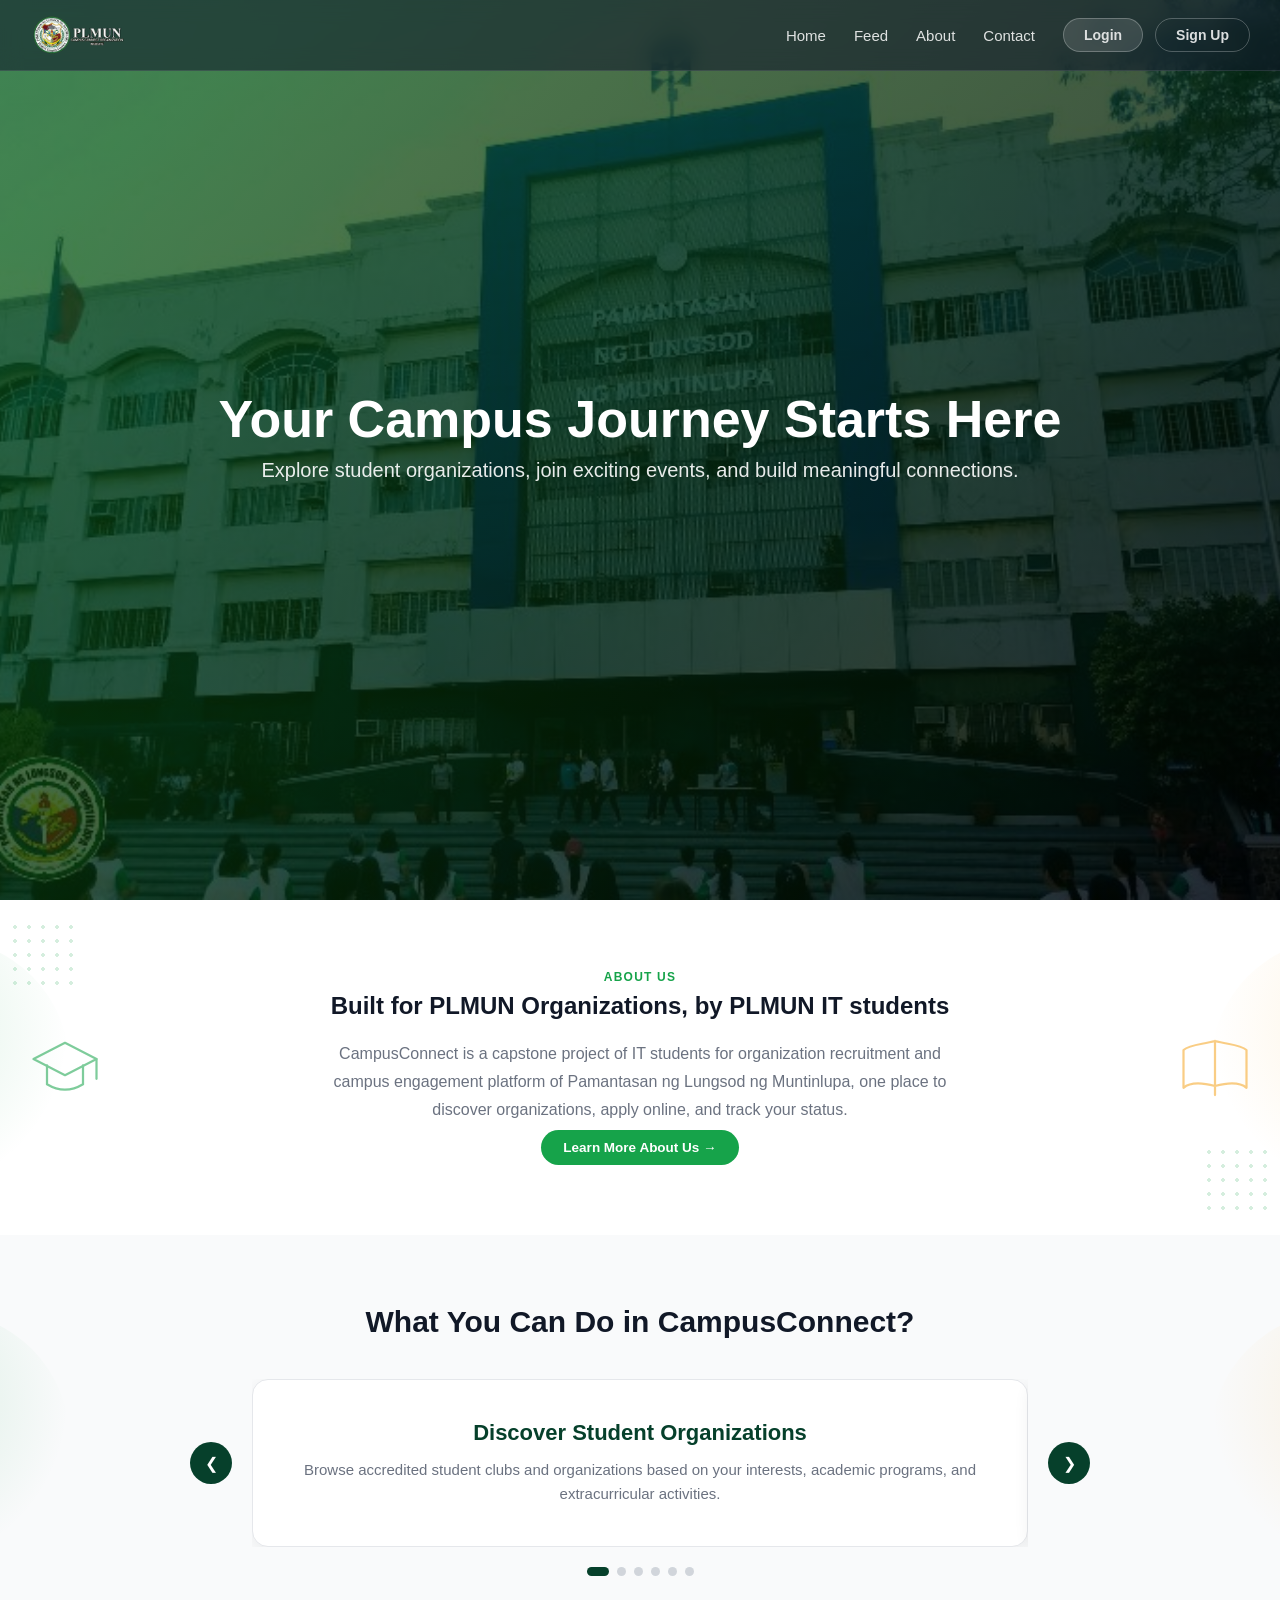
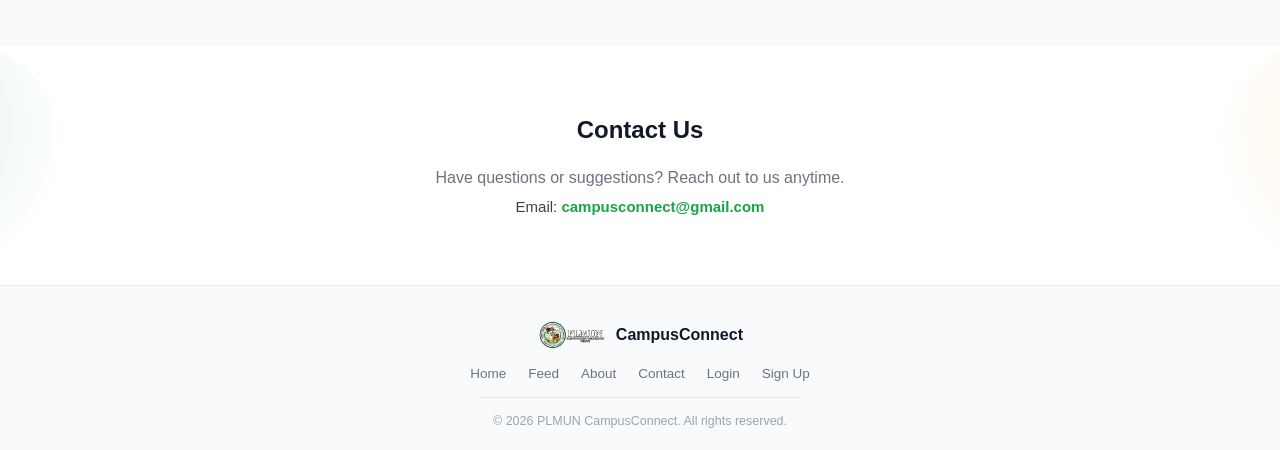
==== commit f198bb1f: "Fix horizontal overflow and make landing page responsive" ====
--- a/index.html
+++ b/index.html
@@ -7,6 +7,109 @@
 
     <link rel="icon" type="image/png" href="img/favicon.png" />
     <link rel="stylesheet" href="css/style.css" />
+
+    <!-- RESPONSIVE FIX (kept after style.css so it overrides it) -->
+    <style>
+      *, *::before, *::after {
+        box-sizing: border-box;
+      }
+
+      /* Stops anything from making the page wider than the screen.
+         This is what caused the white gap on the right. */
+      html, body {
+        width: 100%;
+        max-width: 100%;
+        margin: 0;
+        overflow-x: hidden;
+        overflow-x: clip;
+      }
+
+      img, svg, video {
+        max-width: 100%;
+      }
+
+      .navbar,
+      .hero,
+      .info-section,
+      .footer {
+        width: 100%;
+        max-width: 100%;
+        overflow-x: hidden;
+        overflow-x: clip;
+      }
+
+      .feature-carousel,
+      .feature-track-wrapper {
+        max-width: 100%;
+        overflow: hidden;
+      }
+
+      .feature-card {
+        min-width: 100%;
+        box-sizing: border-box;
+      }
+
+      /* TABLETS / SMALL LAPTOPS */
+      @media (max-width: 1024px) {
+        .hero .heading-text {
+          font-size: clamp(28px, 5vw, 48px);
+        }
+        .hero .sub-text {
+          font-size: clamp(14px, 2.2vw, 18px);
+        }
+        .dot-grid,
+        .side-decor {
+          display: none;
+        }
+      }
+
+      /* PHONES */
+      @media (max-width: 768px) {
+        .hero {
+          padding-left: 16px;
+          padding-right: 16px;
+        }
+        .hero .heading-text {
+          font-size: clamp(24px, 7vw, 36px);
+          line-height: 1.2;
+        }
+        .info-section {
+          padding-left: 16px;
+          padding-right: 16px;
+        }
+        .info-section h1 {
+          font-size: clamp(22px, 6vw, 30px);
+        }
+        .info-section h2 {
+          font-size: clamp(20px, 5.5vw, 26px);
+        }
+        .contact-details,
+        .contact-details a {
+          word-break: break-word;
+        }
+        .mobile-navbar {
+          max-width: calc(100% - 24px);
+        }
+        body {
+          padding-bottom: 90px;
+        }
+        .footer-links {
+          flex-wrap: wrap;
+          justify-content: center;
+          gap: 10px 18px;
+        }
+      }
+
+      /* PHONES HELD SIDEWAYS */
+      @media (max-height: 500px) and (orientation: landscape) {
+        .hero {
+          min-height: 100vh;
+          height: auto;
+          padding-top: 70px;
+          padding-bottom: 40px;
+        }
+      }
+    </style>
   </head>
 
   <body>
